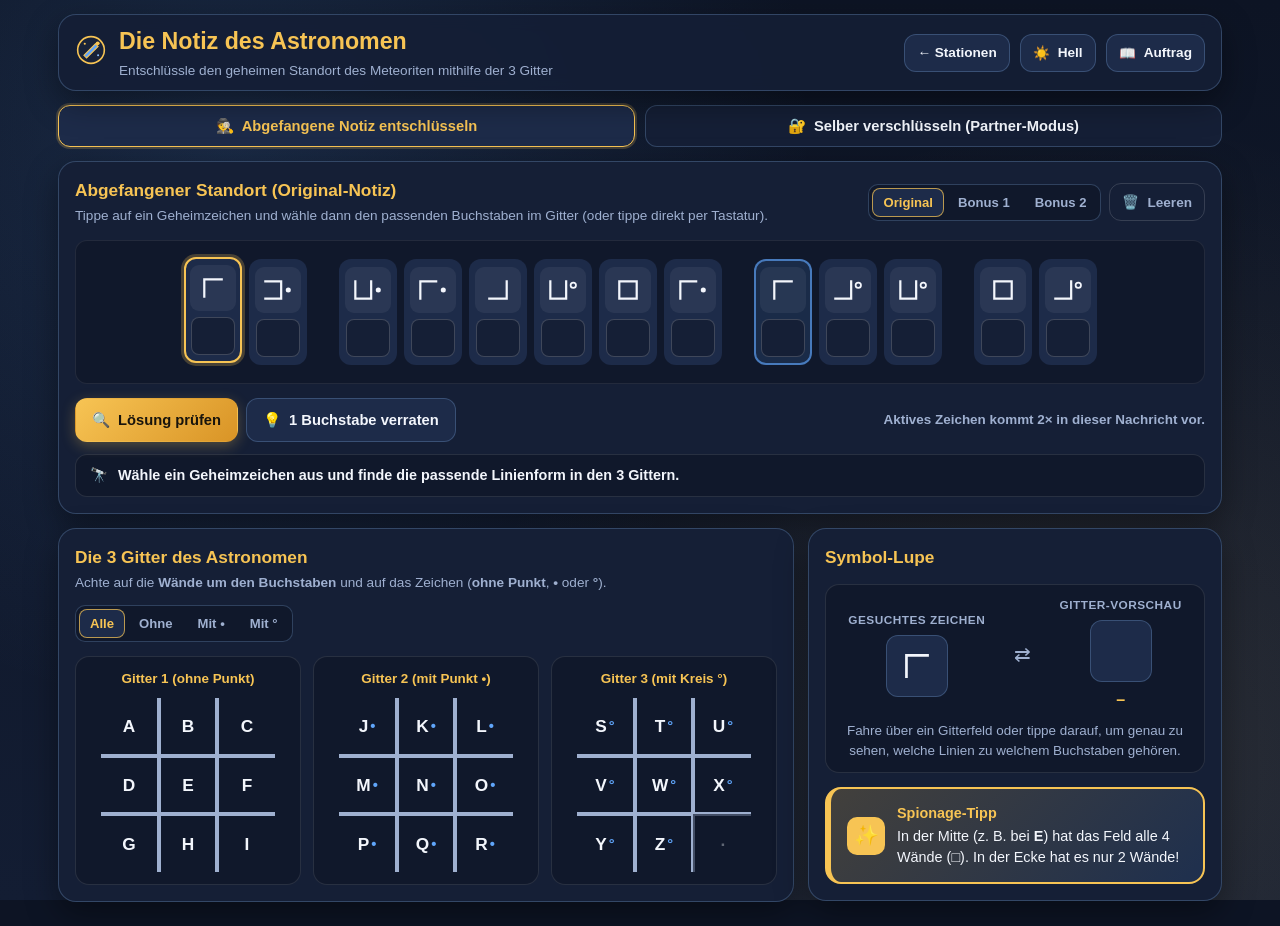
==== astronom/index.html @ 1d2f0b97 "Startseite und alle 4 MINT-Tag-Simulatoren hinzugefügt" ====
<!DOCTYPE html>
<html lang="de">
<head>
    <meta charset="UTF-8">
    <meta name="viewport" content="width=device-width, initial-scale=1.0, maximum-scale=1.0, user-scalable=no">
    <title>Die Notiz des Astronomen – Spionage-Decoder</title>
    <link rel="stylesheet" href="style.css">
</head>
<body>
    <div class="astro-glow" aria-hidden="true"></div>

    <div class="app-shell">
        <header class="topbar">
            <div class="brand">
                <div class="brand-icon" aria-hidden="true">
                    <svg viewBox="0 0 36 36" width="32" height="32">
                        <circle cx="18" cy="18" r="15" fill="#182238" stroke="#f7c454" stroke-width="1.8"/>
                        <path d="M10 24 L23 11 L26 14 L13 27 Z" fill="#60a5fa" stroke="#f7c454" stroke-width="1.2"/>
                        <circle cx="25.5" cy="10.5" r="2.2" fill="#f7c454"/>
                        <circle cx="11" cy="11" r="1.2" fill="#f7c454"/>
                        <circle cx="26" cy="24" r="1.1" fill="#93c5fd"/>
                    </svg>
                </div>
                <div class="brand-text">
                    <h1>Die Notiz des Astronomen</h1>
                    <p class="subtitle">Entschlüssle den geheimen Standort des Meteoriten mithilfe der 3 Gitter</p>
                </div>
            </div>

            <div class="topbar-actions">
                <a href="../index.html" class="btn btn-secondary btn-compact" style="text-decoration:none;">← Stationen</a>
                <button type="button" class="btn btn-secondary btn-compact" id="theme-btn" aria-label="Farbschema wechseln">
                    <span aria-hidden="true">☀️</span> Hell
                </button>
                <button type="button" class="btn btn-secondary btn-compact" id="story-btn">
                    <span aria-hidden="true">📖</span> Auftrag
                </button>
            </div>
        </header>

        <!-- Modus-Auswahl -->
        <nav class="tab-bar" role="tablist" aria-label="Bereiche">
            <button type="button" class="tab-btn active" id="tab-decode" role="tab" aria-selected="true">
                <span aria-hidden="true">🕵️</span> Abgefangene Notiz entschlüsseln
            </button>
            <button type="button" class="tab-btn" id="tab-encode" role="tab" aria-selected="false">
                <span aria-hidden="true">🔐</span> Selber verschlüsseln (Partner-Modus)
            </button>
        </nav>

        <!-- Ansicht 1: Entschlüsseln -->
        <main id="decode-view" class="decode-layout">
            <!-- Abgefangene Nachricht -->
            <section class="panel message-panel" aria-label="Verschlüsselte Nachricht">
                <div class="panel-header">
                    <div>
                        <h2 id="mission-title">Abgefangener Standort (Original-Notiz)</h2>
                        <p class="panel-hint">
                            Tippe auf ein Geheimzeichen und wähle dann den passenden Buchstaben im Gitter (oder tippe direkt per Tastatur).
                        </p>
                    </div>
                    <div class="header-tools">
                        <div class="mode-switch" role="group" aria-label="Nachricht wählen">
                            <button type="button" class="mode-pill active" data-mission="main">Original</button>
                            <button type="button" class="mode-pill" data-mission="bonus1">Bonus 1</button>
                            <button type="button" class="mode-pill" data-mission="bonus2">Bonus 2</button>
                        </div>
                        <button type="button" class="btn btn-ghost btn-compact" id="clear-inputs-btn">
                            <span aria-hidden="true">🗑️</span> Leeren
                        </button>
                    </div>
                </div>

                <div class="cipher-words" id="cipher-words" aria-label="Geheimschrift-Felder"></div>

                <div class="message-actions">
                    <div class="action-group">
                        <button type="button" class="btn btn-primary" id="check-msg-btn">
                            <span aria-hidden="true">🔍</span> Lösung prüfen
                        </button>
                        <button type="button" class="btn btn-secondary" id="hint-btn">
                            <span aria-hidden="true">💡</span> 1 Buchstabe verraten
                        </button>
                    </div>
                    <div class="match-info" id="match-info">
                        Gleiche Zeichen in der Nachricht werden beim Antippen gemeinsam markiert.
                    </div>
                </div>

                <div class="feedback-bar neutral" id="decode-feedback" aria-live="polite">
                    <span class="fb-icon" id="decode-fb-icon">🔭</span>
                    <span id="decode-fb-text">Wähle das erste Geheimzeichen aus und suche seine Linienform in den 3 Gittern.</span>
                </div>
            </section>

            <!-- Die 3 Gitter + Linien-Lupe -->
            <section class="bottom-grid">
                <div class="panel grids-panel" aria-label="Die 3 Gitter des Astronomen">
                    <div class="grids-header">
                        <div>
                            <h3>Die 3 Gitter des Astronomen</h3>
                            <p class="panel-hint">
                                Achte auf die <strong>Wände um den Buchstaben</strong> und auf das Zeichen (<strong>ohne Punkt</strong>, <strong>•</strong> oder <strong>°</strong>).
                            </p>
                        </div>
                        <div class="filter-pills" role="group" aria-label="Gitter filtern">
                            <button type="button" class="filter-pill active" data-filter="all">Alle</button>
                            <button type="button" class="filter-pill" data-filter="0">Ohne</button>
                            <button type="button" class="filter-pill" data-filter="1">Mit •</button>
                            <button type="button" class="filter-pill" data-filter="2">Mit °</button>
                        </div>
                    </div>

                    <div class="grids-trio" id="grids-trio"></div>
                </div>

                <aside class="panel inspector-panel" aria-label="Symbol-Lupe">
                    <h3>Symbol-Lupe</h3>
                    <div class="inspector-card" id="inspector-card">
                        <div class="inspector-pair">
                            <div class="insp-box">
                                <span class="insp-label">Gesuchtes Zeichen</span>
                                <div class="insp-svg-wrap" id="insp-target-svg"></div>
                            </div>
                            <span class="insp-arrow" aria-hidden="true">⇄</span>
                            <div class="insp-box">
                                <span class="insp-label">Gitter-Vorschau</span>
                                <div class="insp-svg-wrap" id="insp-hover-svg"></div>
                                <span class="insp-letter" id="insp-hover-letter">–</span>
                            </div>
                        </div>
                        <p class="insp-explain" id="insp-explain">
                            Fahre über ein Gitterfeld oder tippe darauf, um genau zu sehen, welche Linien zu welchem Buchstaben gehören.
                        </p>
                    </div>

                    <div class="tip-box">
                        <span class="tip-icon-badge" aria-hidden="true">✨</span>
                        <div class="tip-content">
                            <strong class="tip-heading">Spionage-Tipp</strong>
                            <p>
                                In der Mitte (z. B. bei <strong>E</strong>) hat das Feld alle 4 Wände (<strong>□</strong>). In der Ecke hat es nur 2 Wände!
                            </p>
                        </div>
                    </div>
                </aside>
            </section>
        </main>

        <!-- Ansicht 2: Selber verschlüsseln -->
        <section id="encode-view" class="panel encode-panel hidden" aria-label="Selber verschlüsseln">
            <div class="panel-header">
                <div>
                    <h2>Eigene Geheim-Notiz erstellen</h2>
                    <p class="panel-hint">
                        Tippe ein Wort oder einen kurzen Satz (A–Z) ein – oder erstelle ein Rätsel für deinen Sitznachbarn!
                    </p>
                </div>
            </div>

            <div class="encode-controls">
                <input
                    type="text"
                    id="encode-input"
                    maxlength="48"
                    placeholder="z. B. HIER IST DER METEORIT"
                    aria-label="Klartext zum Verschlüsseln"
                >
                <button type="button" class="btn btn-primary" id="start-partner-quiz-btn">
                    <span aria-hidden="true">🕵️</span> Als Rätsel testen
                </button>
            </div>

            <div class="encode-output" id="encode-output"></div>
        </section>
    </div>

    <!-- Modal: Auftrag -->
    <div class="modal-backdrop hidden" id="story-modal" role="dialog" aria-modal="true" aria-labelledby="story-modal-title">
        <div class="modal-card">
            <div class="modal-header">
                <h2 id="story-modal-title">🔭 Die Notiz des Astronomen</h2>
                <button type="button" class="icon-close" data-close-modal="story-modal" aria-label="Schließen">✕</button>
            </div>
            <div class="modal-body story-body">
                <p>
                    Ein Astronom hat den geheimen Standort eines frisch eingeschlagenen <strong>Meteoriten</strong> entdeckt!
                    Damit niemand vor ihm dort ist, hat er den Ort mit drei geheimen Gittern verschlüsselt.
                </p>
                <blockquote class="quest-quote">
                    <strong>So funktioniert der Code:</strong><br>
                    Jeder Buchstabe liegt in einem von drei 3×3-Gittern.<br>
                    Die <strong>Linien</strong> rund um sein Kästchen ergeben die Form (z. B. hat <strong>E</strong> ein geschlossenes Quadrat <strong>□</strong>).<br>
                    Stammt der Buchstabe aus dem 2. Gitter, steht ein Punkt (<strong>•</strong>) dabei; aus dem 3. Gitter ein Kreis (<strong>°</strong>).
                </blockquote>
                <p class="story-tip">
                    <strong>Deine Mission:</strong> Entschlüssle den abgefangenen Standort!
                </p>
            </div>
            <div class="modal-footer">
                <button type="button" class="btn btn-primary" data-close-modal="story-modal">Zur Werkbank</button>
            </div>
        </div>
    </div>

    <script defer src="app.js"></script>
</body>
</html>
---- astronom/style.css ----
:root {
    --bg-deep: #0d1424;
    --bg-panel: #151f36;
    --bg-card: #1d2b49;
    --bg-slot: #10182b;
    --border-subtle: rgba(147, 197, 253, 0.24);
    --border-strong: rgba(247, 196, 84, 0.72);

    --text-main: #f3f6fc;
    --text-muted: #9fb0d0;

    --gold-bright: #f7c454;
    --gold-mid: #d99426;
    --sky: #60a5fa;
    --success: #34d399;
    --danger: #f87171;

    --radius-lg: 18px;
    --radius-md: 12px;
    --shadow-card: 0 12px 32px rgba(0, 0, 0, 0.38);
}

:root[data-theme="light"] {
    --bg-deep: #eff4fb;
    --bg-panel: #ffffff;
    --bg-card: #f3f7fd;
    --bg-slot: #e4ecf8;
    --border-subtle: rgba(37, 99, 235, 0.22);
    --border-strong: rgba(180, 114, 18, 0.68);

    --text-main: #172136;
    --text-muted: #52627f;

    --gold-bright: #b4690e;
    --gold-mid: #9a5508;
    --sky: #2563eb;
    --success: #0d8a5e;
    --danger: #c83232;

    --shadow-card: 0 10px 26px rgba(20, 40, 80, 0.09);
}

*, *::before, *::after {
    box-sizing: border-box;
    -webkit-tap-highlight-color: transparent;
}

html, body {
    margin: 0;
    padding: 0;
    min-height: 100%;
    background-color: var(--bg-deep);
    color: var(--text-main);
    font-family: -apple-system, BlinkMacSystemFont, "Segoe UI", Roboto, Helvetica, Arial, sans-serif;
    line-height: 1.45;
    overflow-x: hidden;
}

.astro-glow {
    position: fixed;
    inset: 0;
    pointer-events: none;
    background:
        radial-gradient(circle at 18% 15%, rgba(96, 165, 250, 0.14), transparent 45%),
        radial-gradient(circle at 86% 84%, rgba(247, 196, 84, 0.11), transparent 48%),
        linear-gradient(180deg, #0d1424 0%, #131d33 100%);
    z-index: 0;
}

:root[data-theme="light"] .astro-glow {
    background:
        radial-gradient(circle at 18% 15%, rgba(37, 99, 235, 0.09), transparent 46%),
        radial-gradient(circle at 86% 84%, rgba(217, 148, 38, 0.11), transparent 48%),
        linear-gradient(180deg, #f2f6fc 0%, #e4ecf8 100%);
}

.app-shell {
    position: relative;
    z-index: 1;
    max-width: 1200px;
    margin: 0 auto;
    padding: 14px 18px 24px;
    display: flex;
    flex-direction: column;
    gap: 14px;
}

.topbar {
    display: flex;
    flex-wrap: wrap;
    justify-content: space-between;
    align-items: center;
    gap: 12px;
    background: rgba(21, 31, 54, 0.9);
    border: 1px solid var(--border-subtle);
    border-radius: var(--radius-lg);
    padding: 10px 16px;
    box-shadow: var(--shadow-card);
    backdrop-filter: blur(8px);
}

:root[data-theme="light"] .topbar {
    background: rgba(255, 255, 255, 0.92);
}

.brand {
    display: flex;
    align-items: center;
    gap: 12px;
}

.brand-text h1 {
    margin: 0;
    font-size: clamp(1.1rem, 2.2vw, 1.45rem);
    color: var(--gold-bright);
}

.subtitle {
    margin: 2px 0 0;
    font-size: 0.85rem;
    color: var(--text-muted);
}

.topbar-actions {
    display: flex;
    align-items: center;
    gap: 10px;
}

/* Tabs */
.tab-bar {
    display: grid;
    grid-template-columns: repeat(2, minmax(0, 1fr));
    gap: 10px;
}

.tab-btn {
    appearance: none;
    background: var(--bg-panel);
    border: 1.5px solid var(--border-subtle);
    border-radius: var(--radius-md);
    padding: 11px 14px;
    color: var(--text-main);
    font-family: inherit;
    font-size: 0.92rem;
    font-weight: 700;
    cursor: pointer;
    display: flex;
    align-items: center;
    justify-content: center;
    gap: 8px;
    transition: all 0.15s ease;
    touch-action: manipulation;
}

.tab-btn:hover {
    border-color: var(--gold-bright);
}

.tab-btn.active {
    background: var(--bg-card);
    border-color: var(--gold-bright);
    color: var(--gold-bright);
    box-shadow: 0 0 0 2px rgba(247, 196, 84, 0.2);
}

/* Buttons */
.btn {
    appearance: none;
    border: 1px solid transparent;
    border-radius: 12px;
    font-family: inherit;
    font-weight: 700;
    font-size: 0.92rem;
    padding: 10px 16px;
    min-height: 44px;
    cursor: pointer;
    display: inline-flex;
    align-items: center;
    justify-content: center;
    gap: 8px;
    transition: transform 0.12s ease, background-color 0.16s ease, border-color 0.16s ease, box-shadow 0.16s ease;
    touch-action: manipulation;
}

.btn:active:not(:disabled) {
    transform: scale(0.97);
}

.btn-compact {
    min-height: 38px;
    padding: 7px 12px;
    font-size: 0.85rem;
}

.btn-primary {
    background: linear-gradient(135deg, #f7c454, #d99426);
    color: #18140c;
    box-shadow: 0 4px 14px rgba(247, 196, 84, 0.28);
}

.btn-secondary {
    background: var(--bg-card);
    color: var(--text-main);
    border-color: var(--border-subtle);
}

.btn-secondary:hover {
    border-color: var(--gold-bright);
}

.btn-ghost {
    background: transparent;
    color: var(--text-muted);
    border-color: rgba(255, 255, 255, 0.14);
}

:root[data-theme="light"] .btn-ghost {
    border-color: rgba(23, 33, 54, 0.18);
}

.btn-ghost:hover {
    color: var(--text-main);
    border-color: var(--border-strong);
}

/* Panels */
.decode-layout {
    display: flex;
    flex-direction: column;
    gap: 14px;
}

.panel {
    background: var(--bg-panel);
    border: 1px solid var(--border-subtle);
    border-radius: var(--radius-lg);
    padding: 16px;
    box-shadow: var(--shadow-card);
}

.panel-header,
.grids-header {
    display: flex;
    flex-wrap: wrap;
    justify-content: space-between;
    align-items: center;
    gap: 12px;
    margin-bottom: 14px;
}

.panel-header h2,
.grids-header h3,
.inspector-panel h3 {
    margin: 0;
    font-size: 1.08rem;
    color: var(--gold-bright);
}

.panel-hint {
    margin: 3px 0 0;
    font-size: 0.85rem;
    color: var(--text-muted);
}

.header-tools {
    display: flex;
    flex-wrap: wrap;
    align-items: center;
    gap: 8px;
}

.mode-switch,
.filter-pills {
    display: inline-flex;
    background: var(--bg-slot);
    border: 1px solid var(--border-subtle);
    border-radius: 10px;
    padding: 3px;
    gap: 3px;
}

.mode-pill,
.filter-pill {
    appearance: none;
    border: 1px solid transparent;
    background: transparent;
    color: var(--text-muted);
    font-family: inherit;
    font-size: 0.82rem;
    font-weight: 700;
    padding: 6px 10px;
    border-radius: 8px;
    cursor: pointer;
    touch-action: manipulation;
    transition: all 0.15s ease;
}

.mode-pill.active,
.filter-pill.active {
    background: var(--bg-card);
    color: var(--gold-bright);
    border-color: var(--border-strong);
}

/* Cipher Words */
.cipher-words {
    display: flex;
    flex-wrap: wrap;
    gap: 18px 24px;
    padding: 14px;
    border-radius: var(--radius-md);
    background: var(--bg-slot);
    border: 1px solid rgba(255, 255, 255, 0.08);
    justify-content: center;
}

:root[data-theme="light"] .cipher-words {
    border-color: rgba(23, 33, 54, 0.12);
}

.cipher-word {
    display: inline-flex;
    flex-wrap: wrap;
    gap: 7px;
    padding: 4px;
    border-radius: 10px;
}

.cipher-slot {
    display: flex;
    flex-direction: column;
    align-items: center;
    gap: 6px;
    width: 58px;
    padding: 6px 4px;
    border-radius: 12px;
    border: 2px solid transparent;
    background: var(--bg-card);
    cursor: pointer;
    transition: all 0.14s ease;
}

.cipher-slot:hover {
    border-color: rgba(247, 196, 84, 0.5);
}

.cipher-slot.same-symbol {
    border-color: rgba(96, 165, 250, 0.65);
    background: rgba(96, 165, 250, 0.14);
}

.cipher-slot.active {
    border-color: var(--gold-bright);
    box-shadow: 0 0 0 3px rgba(247, 196, 84, 0.24);
    transform: translateY(-2px);
}

.cipher-slot.correct {
    border-color: var(--success);
    background: rgba(52, 211, 153, 0.14);
}

.cipher-slot.wrong {
    border-color: var(--danger);
    background: rgba(248, 113, 113, 0.14);
}

.cipher-symbol-box {
    width: 46px;
    height: 46px;
    border-radius: 9px;
    background: rgba(255, 255, 255, 0.06);
    display: flex;
    align-items: center;
    justify-content: center;
}

:root[data-theme="light"] .cipher-symbol-box {
    background: rgba(23, 33, 54, 0.05);
}

.pigpen-svg {
    display: block;
    color: var(--text-main);
}

.letter-input {
    width: 44px;
    height: 38px;
    border-radius: 8px;
    border: 1.5px solid rgba(255, 255, 255, 0.18);
    background: var(--bg-panel);
    color: var(--gold-bright);
    font-family: inherit;
    font-size: 1.15rem;
    font-weight: 900;
    text-align: center;
    text-transform: uppercase;
    outline: none;
}

:root[data-theme="light"] .letter-input {
    border-color: rgba(23, 33, 54, 0.22);
}

.letter-input:focus {
    border-color: var(--gold-bright);
}

.message-actions {
    margin-top: 14px;
    display: flex;
    flex-wrap: wrap;
    justify-content: space-between;
    align-items: center;
    gap: 10px;
}

.action-group {
    display: flex;
    flex-wrap: wrap;
    gap: 8px;
}

.match-info {
    font-size: 0.84rem;
    color: var(--text-muted);
    font-weight: 600;
}

.feedback-bar {
    margin-top: 12px;
    display: flex;
    align-items: center;
    gap: 10px;
    padding: 10px 14px;
    border-radius: 12px;
    background: var(--bg-slot);
    border: 1px solid rgba(255, 255, 255, 0.1);
    font-size: 0.9rem;
    font-weight: 600;
}

.feedback-bar.success {
    border-color: rgba(52, 211, 153, 0.55);
    background: rgba(52, 211, 153, 0.12);
    color: var(--success);
}

.feedback-bar.warning {
    border-color: rgba(248, 113, 113, 0.55);
    background: rgba(248, 113, 113, 0.12);
    color: var(--danger);
}

/* Bottom Grids + Inspector */
.bottom-grid {
    display: grid;
    grid-template-columns: minmax(0, 1.6fr) minmax(270px, 0.9fr);
    gap: 14px;
    align-items: start;
}

.grids-trio {
    display: grid;
    grid-template-columns: repeat(3, minmax(0, 1fr));
    gap: 12px;
}

.pigpen-grid-card {
    background: var(--bg-slot);
    border: 1.5px solid rgba(255, 255, 255, 0.1);
    border-radius: 14px;
    padding: 12px;
    display: flex;
    flex-direction: column;
    align-items: center;
    gap: 10px;
    transition: opacity 0.16s ease, transform 0.16s ease, border-color 0.16s ease;
}

:root[data-theme="light"] .pigpen-grid-card {
    border-color: rgba(23, 33, 54, 0.14);
}

.pigpen-grid-card.dimmed {
    opacity: 0.28;
}

.grid-card-title {
    font-size: 0.84rem;
    font-weight: 800;
    color: var(--gold-bright);
    text-align: center;
}

.ttt-grid {
    display: grid;
    grid-template-columns: repeat(3, 58px);
    grid-template-rows: repeat(3, 58px);
}

.grid-cell {
    appearance: none;
    background: transparent;
    border: none;
    color: var(--text-main);
    font-family: inherit;
    font-size: 1.08rem;
    font-weight: 800;
    cursor: pointer;
    display: flex;
    align-items: center;
    justify-content: center;
    gap: 2px;
    position: relative;
    transition: background-color 0.14s ease, color 0.14s ease;
    touch-action: manipulation;
}

/* Standard-Linien des 3x3-Gitters */
.grid-cell.wall-top { border-top: 2px solid var(--text-muted); }
.grid-cell.wall-right { border-right: 2px solid var(--text-muted); }
.grid-cell.wall-bottom { border-bottom: 2px solid var(--text-muted); }
.grid-cell.wall-left { border-left: 2px solid var(--text-muted); }

.grid-cell:hover:not(:disabled),
.grid-cell:focus-visible:not(:disabled) {
    background: rgba(247, 196, 84, 0.14);
    color: var(--gold-bright);
    outline: none;
}

.grid-cell.empty-cell {
    cursor: default;
    opacity: 0.35;
}

.cell-marker {
    font-size: 0.85em;
    color: var(--sky);
    font-weight: 900;
}

/* Inspector */
.inspector-panel {
    display: flex;
    flex-direction: column;
    gap: 14px;
}

.inspector-card {
    background: var(--bg-slot);
    border: 1px solid rgba(255, 255, 255, 0.1);
    border-radius: 14px;
    padding: 12px;
}

.inspector-pair {
    display: flex;
    align-items: center;
    justify-content: space-around;
    gap: 8px;
}

.insp-box {
    display: flex;
    flex-direction: column;
    align-items: center;
    gap: 6px;
}

.insp-label {
    font-size: 0.74rem;
    font-weight: 700;
    color: var(--text-muted);
    text-transform: uppercase;
    letter-spacing: 0.04em;
}

.insp-svg-wrap {
    width: 62px;
    height: 62px;
    border-radius: 12px;
    background: var(--bg-card);
    border: 1.5px solid var(--border-subtle);
    display: flex;
    align-items: center;
    justify-content: center;
}

.insp-letter {
    font-size: 1rem;
    font-weight: 900;
    color: var(--gold-bright);
}

.insp-arrow {
    font-size: 1.25rem;
    color: var(--text-muted);
}

.insp-explain {
    margin: 10px 0 0;
    font-size: 0.84rem;
    color: var(--text-muted);
    text-align: center;
}

.tip-box {
    margin: 0;
    padding: 14px 16px;
    border-radius: 16px;
    background: linear-gradient(135deg, rgba(247, 196, 84, 0.2) 0%, rgba(96, 165, 250, 0.12) 100%);
    border: 2px solid var(--gold-bright);
    border-left: 6px solid var(--gold-bright);
    display: flex;
    align-items: center;
    gap: 12px;
    font-size: 0.9rem;
}

.tip-icon-badge {
    width: 38px;
    height: 38px;
    border-radius: 10px;
    background: var(--gold-bright);
    color: #191306;
    font-size: 1.25rem;
    display: inline-flex;
    align-items: center;
    justify-content: center;
    flex-shrink: 0;
}

.tip-heading {
    display: block;
    color: var(--gold-bright);
    margin-bottom: 2px;
}

.tip-content p {
    margin: 0;
}

/* Encode View */
.encode-controls {
    display: flex;
    flex-wrap: wrap;
    gap: 10px;
    margin-bottom: 14px;
}

.encode-controls input {
    flex: 1 1 260px;
    min-height: 46px;
    padding: 10px 14px;
    border-radius: 12px;
    border: 1.5px solid var(--border-subtle);
    background: var(--bg-slot);
    color: var(--text-main);
    font-family: inherit;
    font-size: 1rem;
    font-weight: 700;
}

.encode-output {
    display: flex;
    flex-wrap: wrap;
    gap: 16px 22px;
    padding: 16px;
    border-radius: var(--radius-md);
    background: var(--bg-slot);
    border: 1px solid rgba(255, 255, 255, 0.08);
    min-height: 92px;
    align-items: center;
    justify-content: center;
}

.encode-char-card {
    display: flex;
    flex-direction: column;
    align-items: center;
    gap: 4px;
    padding: 6px;
    border-radius: 10px;
    background: var(--bg-card);
}

.encode-char-label {
    font-size: 0.78rem;
    font-weight: 800;
    color: var(--text-muted);
}

/* Modal */
.hidden {
    display: none !important;
}

.modal-backdrop {
    position: fixed;
    inset: 0;
    background: rgba(8, 11, 17, 0.78);
    backdrop-filter: blur(5px);
    display: flex;
    align-items: center;
    justify-content: center;
    padding: 16px;
    z-index: 1000;
}

.modal-card {
    width: 100%;
    max-width: 560px;
    max-height: 90dvh;
    overflow-y: auto;
    background: var(--bg-panel);
    border: 1px solid var(--border-strong);
    border-radius: var(--radius-lg);
    box-shadow: 0 20px 50px rgba(0, 0, 0, 0.6);
}

.modal-header {
    display: flex;
    justify-content: space-between;
    align-items: center;
    padding: 16px 20px 12px;
    border-bottom: 1px solid rgba(255, 255, 255, 0.08);
}

.modal-header h2 {
    margin: 0;
    font-size: 1.15rem;
    color: var(--gold-bright);
}

.icon-close {
    appearance: none;
    background: rgba(255, 255, 255, 0.08);
    border: none;
    color: var(--text-main);
    width: 36px;
    height: 36px;
    border-radius: 50%;
    font-size: 1rem;
    cursor: pointer;
}

.modal-body {
    padding: 16px 20px;
}

.quest-quote {
    margin: 12px 0;
    padding: 12px 14px;
    border-left: 4px solid var(--gold-bright);
    background: rgba(247, 196, 84, 0.1);
    border-radius: 0 10px 10px 0;
}

.modal-footer {
    display: flex;
    justify-content: flex-end;
    padding: 12px 20px 16px;
    border-top: 1px solid rgba(255, 255, 255, 0.08);
}

@media (max-width: 960px) {
    .bottom-grid {
        grid-template-columns: 1fr;
    }

    .grids-trio {
        grid-template-columns: repeat(auto-fit, minmax(195px, 1fr));
    }
}

@media (max-width: 640px) {
    .app-shell {
        padding: 10px;
    }

    .tab-bar {
        grid-template-columns: 1fr;
    }
}
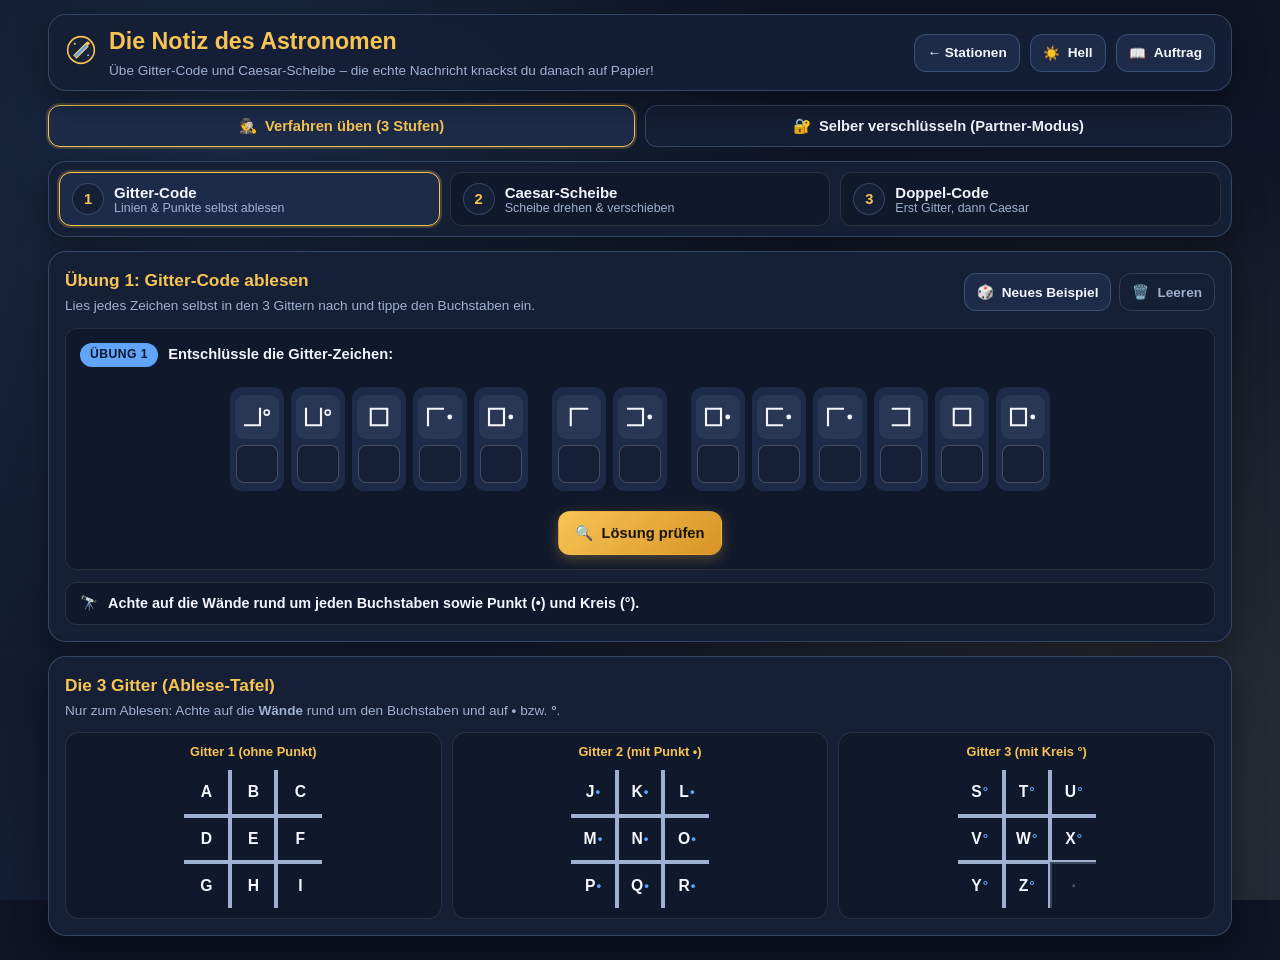
==== commit 253c0606: "Station 2 als 3-stufiges Übungslabor mit Caesar-Scheibe umgebaut" ====
--- a/astronom/index.html
+++ b/astronom/index.html
@@ -3,7 +3,7 @@
 <head>
     <meta charset="UTF-8">
     <meta name="viewport" content="width=device-width, initial-scale=1.0, maximum-scale=1.0, user-scalable=no">
-    <title>Die Notiz des Astronomen – Spionage-Decoder</title>
+    <title>Die Notiz des Astronomen – Übungs-Labor</title>
     <link rel="stylesheet" href="style.css">
 </head>
 <body>
@@ -23,7 +23,7 @@
                 </div>
                 <div class="brand-text">
                     <h1>Die Notiz des Astronomen</h1>
-                    <p class="subtitle">Entschlüssle den geheimen Standort des Meteoriten mithilfe der 3 Gitter</p>
+                    <p class="subtitle">Übe Gitter-Code und Caesar-Scheibe – die echte Nachricht knackst du danach auf Papier!</p>
                 </div>
             </div>
 
@@ -40,120 +40,157 @@
 
         <!-- Modus-Auswahl -->
         <nav class="tab-bar" role="tablist" aria-label="Bereiche">
-            <button type="button" class="tab-btn active" id="tab-decode" role="tab" aria-selected="true">
-                <span aria-hidden="true">🕵️</span> Abgefangene Notiz entschlüsseln
+            <button type="button" class="tab-btn active" id="tab-train" role="tab" aria-selected="true">
+                <span aria-hidden="true">🕵️</span> Verfahren üben (3 Stufen)
             </button>
             <button type="button" class="tab-btn" id="tab-encode" role="tab" aria-selected="false">
                 <span aria-hidden="true">🔐</span> Selber verschlüsseln (Partner-Modus)
             </button>
         </nav>
 
-        <!-- Ansicht 1: Entschlüsseln -->
-        <main id="decode-view" class="decode-layout">
-            <!-- Abgefangene Nachricht -->
-            <section class="panel message-panel" aria-label="Verschlüsselte Nachricht">
+        <!-- Ansicht 1: Verfahren üben -->
+        <main id="train-view" class="train-layout">
+            <!-- Stufen-Leiste -->
+            <section class="panel stage-panel" aria-label="Übungs-Stufe wählen">
+                <div class="stage-bar" role="group" aria-label="Trainings-Stufen">
+                    <button type="button" class="stage-pill active" data-stage="gitter">
+                        <span class="stage-num" id="badge-gitter">1</span>
+                        <span class="stage-meta">
+                            <strong>Gitter-Code</strong>
+                            <small>Linien &amp; Punkte selbst ablesen</small>
+                        </span>
+                    </button>
+                    <button type="button" class="stage-pill" data-stage="caesar">
+                        <span class="stage-num" id="badge-caesar">2</span>
+                        <span class="stage-meta">
+                            <strong>Caesar-Scheibe</strong>
+                            <small>Scheibe drehen &amp; verschieben</small>
+                        </span>
+                    </button>
+                    <button type="button" class="stage-pill" data-stage="double">
+                        <span class="stage-num" id="badge-double">3</span>
+                        <span class="stage-meta">
+                            <strong>Doppel-Code</strong>
+                            <small>Erst Gitter, dann Caesar</small>
+                        </span>
+                    </button>
+                </div>
+            </section>
+
+            <!-- Aufgaben-Werkbank -->
+            <section class="panel mission-panel" aria-label="Übungs-Werkbank">
                 <div class="panel-header">
                     <div>
-                        <h2 id="mission-title">Abgefangener Standort (Original-Notiz)</h2>
-                        <p class="panel-hint">
-                            Tippe auf ein Geheimzeichen und wähle dann den passenden Buchstaben im Gitter (oder tippe direkt per Tastatur).
+                        <h2 id="mission-title">Übung 1: Gitter-Code ablesen</h2>
+                        <p class="panel-hint" id="mission-desc">
+                            Lies jedes Geheimzeichen aus den 3 Gittern unten ab und tippe den passenden Buchstaben ein.
                         </p>
                     </div>
                     <div class="header-tools">
-                        <div class="mode-switch" role="group" aria-label="Nachricht wählen">
-                            <button type="button" class="mode-pill active" data-mission="main">Original</button>
-                            <button type="button" class="mode-pill" data-mission="bonus1">Bonus 1</button>
-                            <button type="button" class="mode-pill" data-mission="bonus2">Bonus 2</button>
-                        </div>
+                        <button type="button" class="btn btn-secondary btn-compact" id="new-puzzle-btn">
+                            <span aria-hidden="true">🎲</span> Neues Beispiel
+                        </button>
                         <button type="button" class="btn btn-ghost btn-compact" id="clear-inputs-btn">
                             <span aria-hidden="true">🗑️</span> Leeren
                         </button>
                     </div>
                 </div>
 
-                <div class="cipher-words" id="cipher-words" aria-label="Geheimschrift-Felder"></div>
-
-                <div class="message-actions">
-                    <div class="action-group">
-                        <button type="button" class="btn btn-primary" id="check-msg-btn">
-                            <span aria-hidden="true">🔍</span> Lösung prüfen
-                        </button>
-                        <button type="button" class="btn btn-secondary" id="hint-btn">
-                            <span aria-hidden="true">💡</span> 1 Buchstabe verraten
-                        </button>
-                    </div>
-                    <div class="match-info" id="match-info">
-                        Gleiche Zeichen in der Nachricht werden beim Antippen gemeinsam markiert.
-                    </div>
-                </div>
-
-                <div class="feedback-bar neutral" id="decode-feedback" aria-live="polite">
-                    <span class="fb-icon" id="decode-fb-icon">🔭</span>
-                    <span id="decode-fb-text">Wähle das erste Geheimzeichen aus und suche seine Linienform in den 3 Gittern.</span>
+                <!-- Schritt 1 / Eingabezeile -->
+                <div class="step-card" id="step1-card">
+                    <div class="step-card-head">
+                        <span class="step-pill" id="step1-pill">Aufgabe</span>
+                        <span class="step-card-title" id="step1-title">Entschlüssle die Zeichen mit den 3 Gittern:</span>
+                    </div>
+                    <div class="cipher-words" id="step1-words" aria-label="Eingabefelder Schritt 1"></div>
+                    <div class="step-actions">
+                        <button type="button" class="btn btn-primary" id="check-step1-btn">
+                            <span aria-hidden="true">🔍</span> Prüfen
+                        </button>
+                    </div>
+                </div>
+
+                <!-- Schritt 2 (nur bei Doppelter Verschlüsselung sichtbar) -->
+                <div class="step-card hidden" id="step2-card">
+                    <div class="step-card-head">
+                        <span class="step-pill step-pill-caesar">Schritt 2</span>
+                        <span class="step-card-title">
+                            Die Buchstaben ergeben noch kein deutsches Wort – drehe jetzt die <strong>Caesar-Scheibe</strong> und tippe den Klartext ein:
+                        </span>
+                    </div>
+                    <div class="cipher-words" id="step2-words" aria-label="Eingabefelder Schritt 2"></div>
+                    <div class="step-actions">
+                        <button type="button" class="btn btn-primary" id="check-step2-btn">
+                            <span aria-hidden="true">✅</span> Klartext prüfen
+                        </button>
+                    </div>
+                </div>
+
+                <div class="feedback-bar neutral" id="train-feedback" aria-live="polite">
+                    <span class="fb-icon" id="train-fb-icon">🔭</span>
+                    <span id="train-fb-text">Schau dir die Wände der Zeichen genau an und trage die Buchstaben ein.</span>
                 </div>
             </section>
 
-            <!-- Die 3 Gitter + Linien-Lupe -->
-            <section class="bottom-grid">
-                <div class="panel grids-panel" aria-label="Die 3 Gitter des Astronomen">
-                    <div class="grids-header">
+            <!-- Hilfsmittel darunter: 3 Gitter & Drehbare Caesar-Scheibe -->
+            <section class="tools-grid" id="tools-grid">
+                <!-- Die 3 statischen Gitter (nur zum Ablesen, keine Klick-Automatik!) -->
+                <div class="panel grids-panel" id="grids-panel" aria-label="Die 3 Gitter (Ablese-Tafel)">
+                    <div class="tools-panel-head">
                         <div>
-                            <h3>Die 3 Gitter des Astronomen</h3>
+                            <h3>Die 3 Gitter (Ablese-Tafel)</h3>
                             <p class="panel-hint">
-                                Achte auf die <strong>Wände um den Buchstaben</strong> und auf das Zeichen (<strong>ohne Punkt</strong>, <strong>•</strong> oder <strong>°</strong>).
+                                Nur zum Ablesen: Achte auf die <strong>Wände</strong> rund um den Buchstaben und auf <strong>•</strong> bzw. <strong>°</strong>.
                             </p>
                         </div>
-                        <div class="filter-pills" role="group" aria-label="Gitter filtern">
-                            <button type="button" class="filter-pill active" data-filter="all">Alle</button>
-                            <button type="button" class="filter-pill" data-filter="0">Ohne</button>
-                            <button type="button" class="filter-pill" data-filter="1">Mit •</button>
-                            <button type="button" class="filter-pill" data-filter="2">Mit °</button>
-                        </div>
-                    </div>
-
+                    </div>
                     <div class="grids-trio" id="grids-trio"></div>
                 </div>
 
-                <aside class="panel inspector-panel" aria-label="Symbol-Lupe">
-                    <h3>Symbol-Lupe</h3>
-                    <div class="inspector-card" id="inspector-card">
-                        <div class="inspector-pair">
-                            <div class="insp-box">
-                                <span class="insp-label">Gesuchtes Zeichen</span>
-                                <div class="insp-svg-wrap" id="insp-target-svg"></div>
+                <!-- Drehbare Caesar-Scheibe -->
+                <div class="panel caesar-panel hidden" id="caesar-panel" aria-label="Drehbare Caesar-Scheibe">
+                    <div class="tools-panel-head">
+                        <div>
+                            <h3>Drehbare Caesar-Scheibe</h3>
+                            <p class="panel-hint">
+                                <strong>Außen:</strong> Geheim-Buchstabe · <strong>Innen:</strong> Klartext. Ziehe den inneren Ring oder nutze die Tasten!
+                            </p>
+                        </div>
+                    </div>
+
+                    <div class="caesar-stage">
+                        <div class="caesar-wheel-wrap" id="caesar-wheel-wrap">
+                            <svg class="caesar-svg" id="caesar-svg" viewBox="0 0 320 320" aria-label="Interaktive Caesar-Scheibe"></svg>
+                        </div>
+
+                        <div class="caesar-controls">
+                            <button type="button" class="btn btn-secondary" id="caesar-left-btn" aria-label="Scheibe um 1 nach links drehen">
+                                ⟲ −1
+                            </button>
+                            <div class="caesar-readout" aria-live="polite">
+                                <span class="readout-label">Aktuelle Einstellung</span>
+                                <strong id="caesar-readout-val">Klar A = Geheim A (+0)</strong>
                             </div>
-                            <span class="insp-arrow" aria-hidden="true">⇄</span>
-                            <div class="insp-box">
-                                <span class="insp-label">Gitter-Vorschau</span>
-                                <div class="insp-svg-wrap" id="insp-hover-svg"></div>
-                                <span class="insp-letter" id="insp-hover-letter">–</span>
-                            </div>
-                        </div>
-                        <p class="insp-explain" id="insp-explain">
-                            Fahre über ein Gitterfeld oder tippe darauf, um genau zu sehen, welche Linien zu welchem Buchstaben gehören.
+                            <button type="button" class="btn btn-secondary" id="caesar-right-btn" aria-label="Scheibe um 1 nach rechts drehen">
+                                +1 ⟳
+                            </button>
+                        </div>
+
+                        <p class="caesar-mini-tip">
+                            <strong>Tipp:</strong> Suche ein kurzes Wort mit 2 oder 3 Buchstaben (z. B. <em>IM</em>, <em>AM</em>, <em>DER</em>, <em>IST</em>) und drehe die Scheibe, bis die Buchstaben passen!
                         </p>
                     </div>
-
-                    <div class="tip-box">
-                        <span class="tip-icon-badge" aria-hidden="true">✨</span>
-                        <div class="tip-content">
-                            <strong class="tip-heading">Spionage-Tipp</strong>
-                            <p>
-                                In der Mitte (z. B. bei <strong>E</strong>) hat das Feld alle 4 Wände (<strong>□</strong>). In der Ecke hat es nur 2 Wände!
-                            </p>
-                        </div>
-                    </div>
-                </aside>
+                </div>
             </section>
         </main>
 
-        <!-- Ansicht 2: Selber verschlüsseln -->
+        <!-- Ansicht 2: Selber verschlüsseln (Partner-Modus) -->
         <section id="encode-view" class="panel encode-panel hidden" aria-label="Selber verschlüsseln">
             <div class="panel-header">
                 <div>
-                    <h2>Eigene Geheim-Notiz erstellen</h2>
+                    <h2>Partner-Modus: Eigene Doppel-Botschaft erzeugen</h2>
                     <p class="panel-hint">
-                        Tippe ein Wort oder einen kurzen Satz (A–Z) ein – oder erstelle ein Rätsel für deinen Sitznachbarn!
+                        Wähle eine Caesar-Verschiebung und schreibe ein kurzes Wort. Dein Sitznachbar kann es dann auf Papier oder im Übungslabor knacken!
                     </p>
                 </div>
             </div>
@@ -162,13 +199,22 @@
                 <input
                     type="text"
                     id="encode-input"
-                    maxlength="48"
-                    placeholder="z. B. HIER IST DER METEORIT"
+                    maxlength="36"
+                    placeholder="z. B. GEHEIM IM TURM"
                     aria-label="Klartext zum Verschlüsseln"
                 >
-                <button type="button" class="btn btn-primary" id="start-partner-quiz-btn">
-                    <span aria-hidden="true">🕵️</span> Als Rätsel testen
-                </button>
+                <div class="shift-picker">
+                    <label for="encode-shift-range">Caesar-Schlüssel:</label>
+                    <button type="button" class="btn btn-secondary btn-compact" id="encode-shift-minus">−</button>
+                    <strong id="encode-shift-val">+3</strong>
+                    <button type="button" class="btn btn-secondary btn-compact" id="encode-shift-plus">+</button>
+                </div>
+            </div>
+
+            <div class="encode-preview-row">
+                <span class="encode-step-tag">Zwischen-Buchstaben (nach Caesar):</span>
+                <code class="encode-mid-text" id="encode-mid-text">–</code>
+                <button type="button" class="btn btn-ghost btn-compact" id="toggle-mid-btn">Verstecken</button>
             </div>
 
             <div class="encode-output" id="encode-output"></div>
@@ -184,17 +230,17 @@
             </div>
             <div class="modal-body story-body">
                 <p>
-                    Ein Astronom hat den geheimen Standort eines frisch eingeschlagenen <strong>Meteoriten</strong> entdeckt!
-                    Damit niemand vor ihm dort ist, hat er den Ort mit drei geheimen Gittern verschlüsselt.
+                    Ein Astronom hat den Einschlag eines geheimen <strong>Meteoriten</strong> beobachtet. Damit niemand ihm zuvorkommt,
+                    hat er den Ort <strong>doppelt verschlüsselt</strong>:
                 </p>
                 <blockquote class="quest-quote">
-                    <strong>So funktioniert der Code:</strong><br>
-                    Jeder Buchstabe liegt in einem von drei 3×3-Gittern.<br>
-                    Die <strong>Linien</strong> rund um sein Kästchen ergeben die Form (z. B. hat <strong>E</strong> ein geschlossenes Quadrat <strong>□</strong>).<br>
-                    Stammt der Buchstabe aus dem 2. Gitter, steht ein Punkt (<strong>•</strong>) dabei; aus dem 3. Gitter ein Kreis (<strong>°</strong>).
+                    <strong>Die zwei Verschlüsselungs-Schritte:</strong><br>
+                    1. Zuerst wurden alle Buchstaben mit einer <strong>Caesar-Scheibe</strong> verschoben.<br>
+                    2. Danach wurden diese neuen Buchstaben in die geheimen <strong>Gitter-Zeichen</strong> übersetzt.
                 </blockquote>
                 <p class="story-tip">
-                    <strong>Deine Mission:</strong> Entschlüssle den abgefangenen Standort!
+                    <strong>So arbeitest du hier:</strong><br>
+                    Übe zuerst in den Stufen <strong>1 → 2 → 3</strong>, wie beide Codes funktionieren. Danach bist du bereit, die echte Notiz auf deinem <strong>Arbeitsblatt</strong> zu knacken!
                 </p>
             </div>
             <div class="modal-footer">
--- a/astronom/style.css
+++ b/astronom/style.css
@@ -77,7 +77,7 @@
 .app-shell {
     position: relative;
     z-index: 1;
-    max-width: 1200px;
+    max-width: 1220px;
     margin: 0 auto;
     padding: 14px 18px 24px;
     display: flex;
@@ -125,6 +125,7 @@
     display: flex;
     align-items: center;
     gap: 10px;
+    flex-wrap: wrap;
 }
 
 /* Tabs */
@@ -187,6 +188,11 @@
     transform: scale(0.97);
 }
 
+.btn:disabled {
+    opacity: 0.45;
+    cursor: not-allowed;
+}
+
 .btn-compact {
     min-height: 38px;
     padding: 7px 12px;
@@ -205,7 +211,7 @@
     border-color: var(--border-subtle);
 }
 
-.btn-secondary:hover {
+.btn-secondary:hover:not(:disabled) {
     border-color: var(--gold-bright);
 }
 
@@ -219,13 +225,13 @@
     border-color: rgba(23, 33, 54, 0.18);
 }
 
-.btn-ghost:hover {
+.btn-ghost:hover:not(:disabled) {
     color: var(--text-main);
     border-color: var(--border-strong);
 }
 
-/* Panels */
-.decode-layout {
+/* Layout */
+.train-layout {
     display: flex;
     flex-direction: column;
     gap: 14px;
@@ -239,19 +245,93 @@
     box-shadow: var(--shadow-card);
 }
 
+/* Stufen-Auswahl */
+.stage-panel {
+    padding: 10px;
+}
+
+.stage-bar {
+    display: grid;
+    grid-template-columns: repeat(3, minmax(0, 1fr));
+    gap: 10px;
+}
+
+.stage-pill {
+    appearance: none;
+    background: var(--bg-slot);
+    border: 1.5px solid rgba(255, 255, 255, 0.1);
+    border-radius: 12px;
+    padding: 10px 12px;
+    color: var(--text-main);
+    font-family: inherit;
+    display: flex;
+    align-items: center;
+    gap: 10px;
+    cursor: pointer;
+    text-align: left;
+    transition: all 0.15s ease;
+    touch-action: manipulation;
+}
+
+:root[data-theme="light"] .stage-pill {
+    border-color: rgba(23, 33, 54, 0.14);
+}
+
+.stage-pill:hover {
+    border-color: var(--gold-bright);
+}
+
+.stage-pill.active {
+    background: var(--bg-card);
+    border-color: var(--gold-bright);
+    box-shadow: 0 0 0 2px rgba(247, 196, 84, 0.22);
+}
+
+.stage-num {
+    width: 32px;
+    height: 32px;
+    border-radius: 50%;
+    background: var(--bg-panel);
+    border: 1.5px solid var(--border-subtle);
+    color: var(--gold-bright);
+    font-weight: 900;
+    font-size: 0.92rem;
+    display: inline-flex;
+    align-items: center;
+    justify-content: center;
+    flex-shrink: 0;
+}
+
+.stage-pill.solved .stage-num {
+    background: var(--success);
+    border-color: var(--success);
+    color: #092219;
+}
+
+.stage-meta strong {
+    display: block;
+    font-size: 0.94rem;
+}
+
+.stage-meta small {
+    display: block;
+    font-size: 0.78rem;
+    color: var(--text-muted);
+}
+
+/* Header & Step Cards */
 .panel-header,
-.grids-header {
+.tools-panel-head {
     display: flex;
     flex-wrap: wrap;
     justify-content: space-between;
     align-items: center;
     gap: 12px;
-    margin-bottom: 14px;
+    margin-bottom: 12px;
 }
 
 .panel-header h2,
-.grids-header h3,
-.inspector-panel h3 {
+.tools-panel-head h3 {
     margin: 0;
     font-size: 1.08rem;
     color: var(--gold-bright);
@@ -266,65 +346,65 @@
 .header-tools {
     display: flex;
     flex-wrap: wrap;
-    align-items: center;
     gap: 8px;
 }
 
-.mode-switch,
-.filter-pills {
-    display: inline-flex;
+.step-card {
     background: var(--bg-slot);
-    border: 1px solid var(--border-subtle);
-    border-radius: 10px;
-    padding: 3px;
-    gap: 3px;
-}
-
-.mode-pill,
-.filter-pill {
-    appearance: none;
-    border: 1px solid transparent;
-    background: transparent;
-    color: var(--text-muted);
-    font-family: inherit;
-    font-size: 0.82rem;
-    font-weight: 700;
-    padding: 6px 10px;
-    border-radius: 8px;
-    cursor: pointer;
-    touch-action: manipulation;
-    transition: all 0.15s ease;
-}
-
-.mode-pill.active,
-.filter-pill.active {
-    background: var(--bg-card);
-    color: var(--gold-bright);
-    border-color: var(--border-strong);
-}
-
-/* Cipher Words */
+    border: 1.5px solid rgba(255, 255, 255, 0.09);
+    border-radius: var(--radius-md);
+    padding: 14px;
+    display: flex;
+    flex-direction: column;
+    gap: 12px;
+    margin-bottom: 12px;
+}
+
+:root[data-theme="light"] .step-card {
+    border-color: rgba(23, 33, 54, 0.14);
+}
+
+.step-card-head {
+    display: flex;
+    align-items: center;
+    gap: 10px;
+    flex-wrap: wrap;
+}
+
+.step-pill {
+    padding: 3px 10px;
+    border-radius: 999px;
+    background: var(--sky);
+    color: #0b162a;
+    font-size: 0.76rem;
+    font-weight: 800;
+    text-transform: uppercase;
+    letter-spacing: 0.04em;
+}
+
+.step-pill-caesar {
+    background: var(--gold-bright);
+    color: #191306;
+}
+
+.step-card-title {
+    font-size: 0.92rem;
+    font-weight: 600;
+}
+
+/* Cipher Words & Inputs */
 .cipher-words {
     display: flex;
     flex-wrap: wrap;
-    gap: 18px 24px;
-    padding: 14px;
-    border-radius: var(--radius-md);
-    background: var(--bg-slot);
-    border: 1px solid rgba(255, 255, 255, 0.08);
-    justify-content: center;
-}
-
-:root[data-theme="light"] .cipher-words {
-    border-color: rgba(23, 33, 54, 0.12);
+    gap: 16px 24px;
+    justify-content: center;
+    padding: 8px 4px;
 }
 
 .cipher-word {
     display: inline-flex;
     flex-wrap: wrap;
     gap: 7px;
-    padding: 4px;
-    border-radius: 10px;
 }
 
 .cipher-slot {
@@ -332,28 +412,11 @@
     flex-direction: column;
     align-items: center;
     gap: 6px;
-    width: 58px;
+    width: 54px;
     padding: 6px 4px;
     border-radius: 12px;
     border: 2px solid transparent;
     background: var(--bg-card);
-    cursor: pointer;
-    transition: all 0.14s ease;
-}
-
-.cipher-slot:hover {
-    border-color: rgba(247, 196, 84, 0.5);
-}
-
-.cipher-slot.same-symbol {
-    border-color: rgba(96, 165, 250, 0.65);
-    background: rgba(96, 165, 250, 0.14);
-}
-
-.cipher-slot.active {
-    border-color: var(--gold-bright);
-    box-shadow: 0 0 0 3px rgba(247, 196, 84, 0.24);
-    transform: translateY(-2px);
 }
 
 .cipher-slot.correct {
@@ -367,8 +430,8 @@
 }
 
 .cipher-symbol-box {
-    width: 46px;
-    height: 46px;
+    width: 44px;
+    height: 44px;
     border-radius: 9px;
     background: rgba(255, 255, 255, 0.06);
     display: flex;
@@ -377,7 +440,24 @@
 }
 
 :root[data-theme="light"] .cipher-symbol-box {
-    background: rgba(23, 33, 54, 0.05);
+    background: rgba(23, 33, 54, 0.06);
+}
+
+.caesar-cipher-badge {
+    width: 44px;
+    height: 44px;
+    border-radius: 9px;
+    background: rgba(255, 255, 255, 0.07);
+    color: var(--sky);
+    font-size: 1.25rem;
+    font-weight: 900;
+    display: flex;
+    align-items: center;
+    justify-content: center;
+}
+
+:root[data-theme="light"] .caesar-cipher-badge {
+    background: rgba(37, 99, 235, 0.09);
 }
 
 .pigpen-svg {
@@ -386,14 +466,14 @@
 }
 
 .letter-input {
-    width: 44px;
+    width: 42px;
     height: 38px;
     border-radius: 8px;
-    border: 1.5px solid rgba(255, 255, 255, 0.18);
+    border: 1.5px solid rgba(255, 255, 255, 0.2);
     background: var(--bg-panel);
     color: var(--gold-bright);
     font-family: inherit;
-    font-size: 1.15rem;
+    font-size: 1.12rem;
     font-weight: 900;
     text-align: center;
     text-transform: uppercase;
@@ -401,36 +481,26 @@
 }
 
 :root[data-theme="light"] .letter-input {
-    border-color: rgba(23, 33, 54, 0.22);
+    border-color: rgba(23, 33, 54, 0.24);
 }
 
 .letter-input:focus {
     border-color: var(--gold-bright);
-}
-
-.message-actions {
-    margin-top: 14px;
-    display: flex;
-    flex-wrap: wrap;
-    justify-content: space-between;
-    align-items: center;
-    gap: 10px;
-}
-
-.action-group {
-    display: flex;
-    flex-wrap: wrap;
-    gap: 8px;
-}
-
-.match-info {
-    font-size: 0.84rem;
-    color: var(--text-muted);
-    font-weight: 600;
-}
-
+    box-shadow: 0 0 0 2px rgba(247, 196, 84, 0.22);
+}
+
+.letter-input:disabled {
+    opacity: 0.7;
+    cursor: not-allowed;
+}
+
+.step-actions {
+    display: flex;
+    justify-content: center;
+}
+
+/* Feedback Bar */
 .feedback-bar {
-    margin-top: 12px;
     display: flex;
     align-items: center;
     gap: 10px;
@@ -454,10 +524,10 @@
     color: var(--danger);
 }
 
-/* Bottom Grids + Inspector */
-.bottom-grid {
+/* Tools Grid (3 Gitter + Caesar-Scheibe) */
+.tools-grid {
     display: grid;
-    grid-template-columns: minmax(0, 1.6fr) minmax(270px, 0.9fr);
+    grid-template-columns: repeat(auto-fit, minmax(320px, 1fr));
     gap: 14px;
     align-items: start;
 }
@@ -465,31 +535,26 @@
 .grids-trio {
     display: grid;
     grid-template-columns: repeat(3, minmax(0, 1fr));
-    gap: 12px;
+    gap: 10px;
 }
 
 .pigpen-grid-card {
     background: var(--bg-slot);
     border: 1.5px solid rgba(255, 255, 255, 0.1);
     border-radius: 14px;
-    padding: 12px;
+    padding: 10px;
     display: flex;
     flex-direction: column;
     align-items: center;
-    gap: 10px;
-    transition: opacity 0.16s ease, transform 0.16s ease, border-color 0.16s ease;
+    gap: 8px;
 }
 
 :root[data-theme="light"] .pigpen-grid-card {
     border-color: rgba(23, 33, 54, 0.14);
 }
 
-.pigpen-grid-card.dimmed {
-    opacity: 0.28;
-}
-
 .grid-card-title {
-    font-size: 0.84rem;
+    font-size: 0.8rem;
     font-weight: 800;
     color: var(--gold-bright);
     text-align: center;
@@ -497,44 +562,29 @@
 
 .ttt-grid {
     display: grid;
-    grid-template-columns: repeat(3, 58px);
-    grid-template-rows: repeat(3, 58px);
+    grid-template-columns: repeat(3, 46px);
+    grid-template-rows: repeat(3, 46px);
 }
 
 .grid-cell {
-    appearance: none;
     background: transparent;
-    border: none;
     color: var(--text-main);
-    font-family: inherit;
-    font-size: 1.08rem;
+    font-size: 0.98rem;
     font-weight: 800;
-    cursor: pointer;
-    display: flex;
-    align-items: center;
-    justify-content: center;
-    gap: 2px;
-    position: relative;
-    transition: background-color 0.14s ease, color 0.14s ease;
-    touch-action: manipulation;
-}
-
-/* Standard-Linien des 3x3-Gitters */
+    display: flex;
+    align-items: center;
+    justify-content: center;
+    gap: 1px;
+    user-select: none;
+}
+
 .grid-cell.wall-top { border-top: 2px solid var(--text-muted); }
 .grid-cell.wall-right { border-right: 2px solid var(--text-muted); }
 .grid-cell.wall-bottom { border-bottom: 2px solid var(--text-muted); }
 .grid-cell.wall-left { border-left: 2px solid var(--text-muted); }
 
-.grid-cell:hover:not(:disabled),
-.grid-cell:focus-visible:not(:disabled) {
-    background: rgba(247, 196, 84, 0.14);
-    color: var(--gold-bright);
-    outline: none;
-}
-
 .grid-cell.empty-cell {
-    cursor: default;
-    opacity: 0.35;
+    opacity: 0.3;
 }
 
 .cell-marker {
@@ -543,117 +593,83 @@
     font-weight: 900;
 }
 
-/* Inspector */
-.inspector-panel {
+/* Caesar-Scheibe */
+.caesar-stage {
     display: flex;
     flex-direction: column;
-    gap: 14px;
-}
-
-.inspector-card {
+    align-items: center;
+    gap: 12px;
+}
+
+.caesar-wheel-wrap {
+    width: 100%;
+    max-width: 310px;
+    aspect-ratio: 1;
+    touch-action: none;
+    user-select: none;
+}
+
+.caesar-svg {
+    width: 100%;
+    height: 100%;
+    display: block;
+    cursor: grab;
+}
+
+.caesar-svg:active {
+    cursor: grabbing;
+}
+
+.caesar-controls {
+    display: flex;
+    align-items: center;
+    justify-content: center;
+    gap: 10px;
+    flex-wrap: wrap;
+    width: 100%;
+}
+
+.caesar-readout {
     background: var(--bg-slot);
-    border: 1px solid rgba(255, 255, 255, 0.1);
-    border-radius: 14px;
-    padding: 12px;
-}
-
-.inspector-pair {
-    display: flex;
-    align-items: center;
-    justify-content: space-around;
-    gap: 8px;
-}
-
-.insp-box {
-    display: flex;
-    flex-direction: column;
-    align-items: center;
-    gap: 6px;
-}
-
-.insp-label {
-    font-size: 0.74rem;
-    font-weight: 700;
+    border: 1.5px solid var(--border-strong);
+    border-radius: 12px;
+    padding: 6px 14px;
+    text-align: center;
+    min-width: 195px;
+}
+
+.readout-label {
+    display: block;
+    font-size: 0.72rem;
     color: var(--text-muted);
     text-transform: uppercase;
     letter-spacing: 0.04em;
 }
 
-.insp-svg-wrap {
-    width: 62px;
-    height: 62px;
-    border-radius: 12px;
-    background: var(--bg-card);
-    border: 1.5px solid var(--border-subtle);
-    display: flex;
-    align-items: center;
-    justify-content: center;
-}
-
-.insp-letter {
-    font-size: 1rem;
-    font-weight: 900;
+.caesar-readout strong {
+    font-size: 0.94rem;
     color: var(--gold-bright);
 }
 
-.insp-arrow {
-    font-size: 1.25rem;
-    color: var(--text-muted);
-}
-
-.insp-explain {
-    margin: 10px 0 0;
+.caesar-mini-tip {
+    margin: 0;
     font-size: 0.84rem;
     color: var(--text-muted);
     text-align: center;
-}
-
-.tip-box {
-    margin: 0;
-    padding: 14px 16px;
-    border-radius: 16px;
-    background: linear-gradient(135deg, rgba(247, 196, 84, 0.2) 0%, rgba(96, 165, 250, 0.12) 100%);
-    border: 2px solid var(--gold-bright);
-    border-left: 6px solid var(--gold-bright);
-    display: flex;
-    align-items: center;
-    gap: 12px;
-    font-size: 0.9rem;
-}
-
-.tip-icon-badge {
-    width: 38px;
-    height: 38px;
-    border-radius: 10px;
-    background: var(--gold-bright);
-    color: #191306;
-    font-size: 1.25rem;
-    display: inline-flex;
-    align-items: center;
-    justify-content: center;
-    flex-shrink: 0;
-}
-
-.tip-heading {
-    display: block;
-    color: var(--gold-bright);
-    margin-bottom: 2px;
-}
-
-.tip-content p {
-    margin: 0;
+    max-width: 44ch;
 }
 
 /* Encode View */
 .encode-controls {
     display: flex;
     flex-wrap: wrap;
-    gap: 10px;
-    margin-bottom: 14px;
+    gap: 12px;
+    align-items: center;
+    margin-bottom: 12px;
 }
 
 .encode-controls input {
-    flex: 1 1 260px;
+    flex: 1 1 250px;
     min-height: 46px;
     padding: 10px 14px;
     border-radius: 12px;
@@ -665,6 +681,47 @@
     font-weight: 700;
 }
 
+.shift-picker {
+    display: inline-flex;
+    align-items: center;
+    gap: 8px;
+    padding: 6px 10px;
+    border-radius: 12px;
+    background: var(--bg-slot);
+    border: 1px solid var(--border-subtle);
+    font-size: 0.88rem;
+}
+
+.shift-picker strong {
+    min-width: 32px;
+    text-align: center;
+    color: var(--gold-bright);
+}
+
+.encode-preview-row {
+    display: flex;
+    align-items: center;
+    flex-wrap: wrap;
+    gap: 10px;
+    margin-bottom: 12px;
+    padding: 8px 12px;
+    border-radius: 10px;
+    background: var(--bg-slot);
+    font-size: 0.86rem;
+}
+
+.encode-step-tag {
+    color: var(--text-muted);
+    font-weight: 600;
+}
+
+.encode-mid-text {
+    font-size: 1rem;
+    font-weight: 800;
+    color: var(--sky);
+    letter-spacing: 0.08em;
+}
+
 .encode-output {
     display: flex;
     flex-wrap: wrap;
@@ -683,15 +740,9 @@
     flex-direction: column;
     align-items: center;
     gap: 4px;
-    padding: 6px;
+    padding: 8px;
     border-radius: 10px;
     background: var(--bg-card);
-}
-
-.encode-char-label {
-    font-size: 0.78rem;
-    font-weight: 800;
-    color: var(--text-muted);
 }
 
 /* Modal */
@@ -768,12 +819,14 @@
 }
 
 @media (max-width: 960px) {
-    .bottom-grid {
+    .grids-trio {
+        grid-template-columns: repeat(auto-fit, minmax(175px, 1fr));
+    }
+}
+
+@media (max-width: 720px) {
+    .stage-bar {
         grid-template-columns: 1fr;
-    }
-
-    .grids-trio {
-        grid-template-columns: repeat(auto-fit, minmax(195px, 1fr));
     }
 }
 
